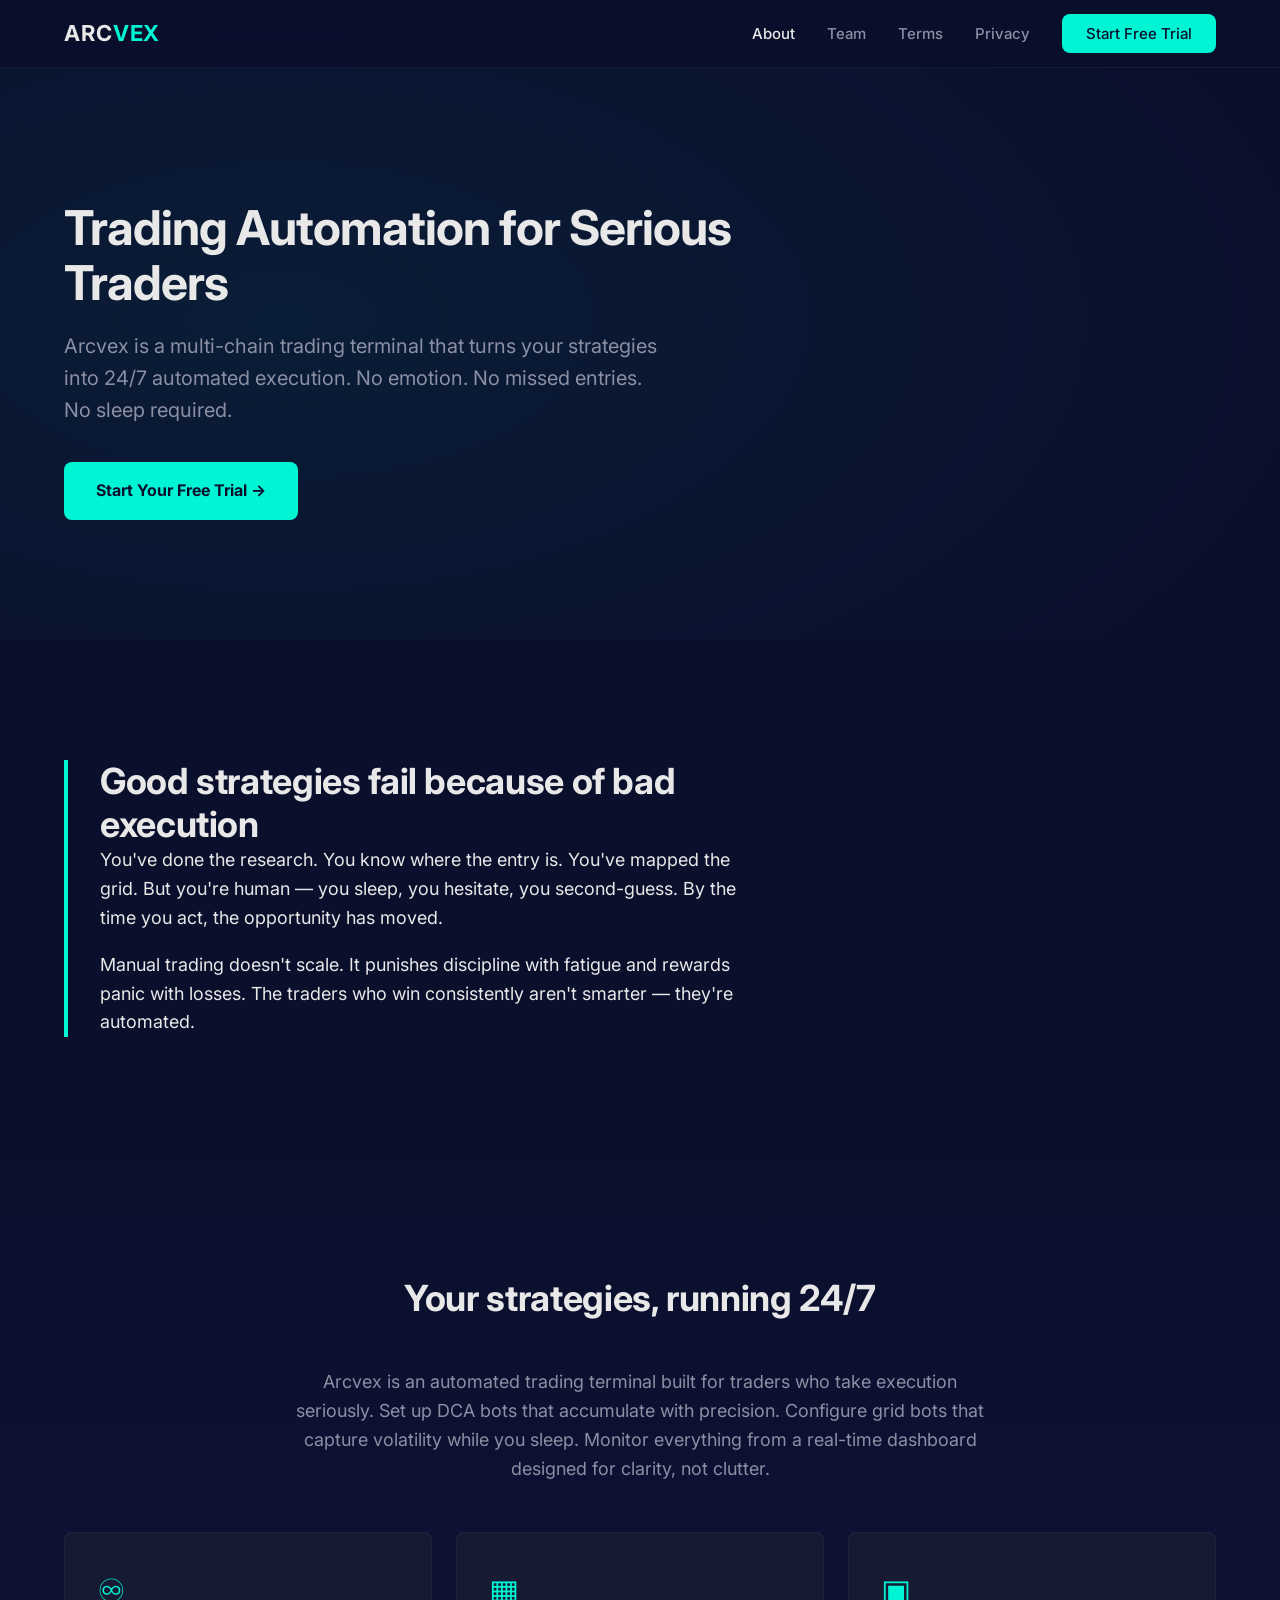
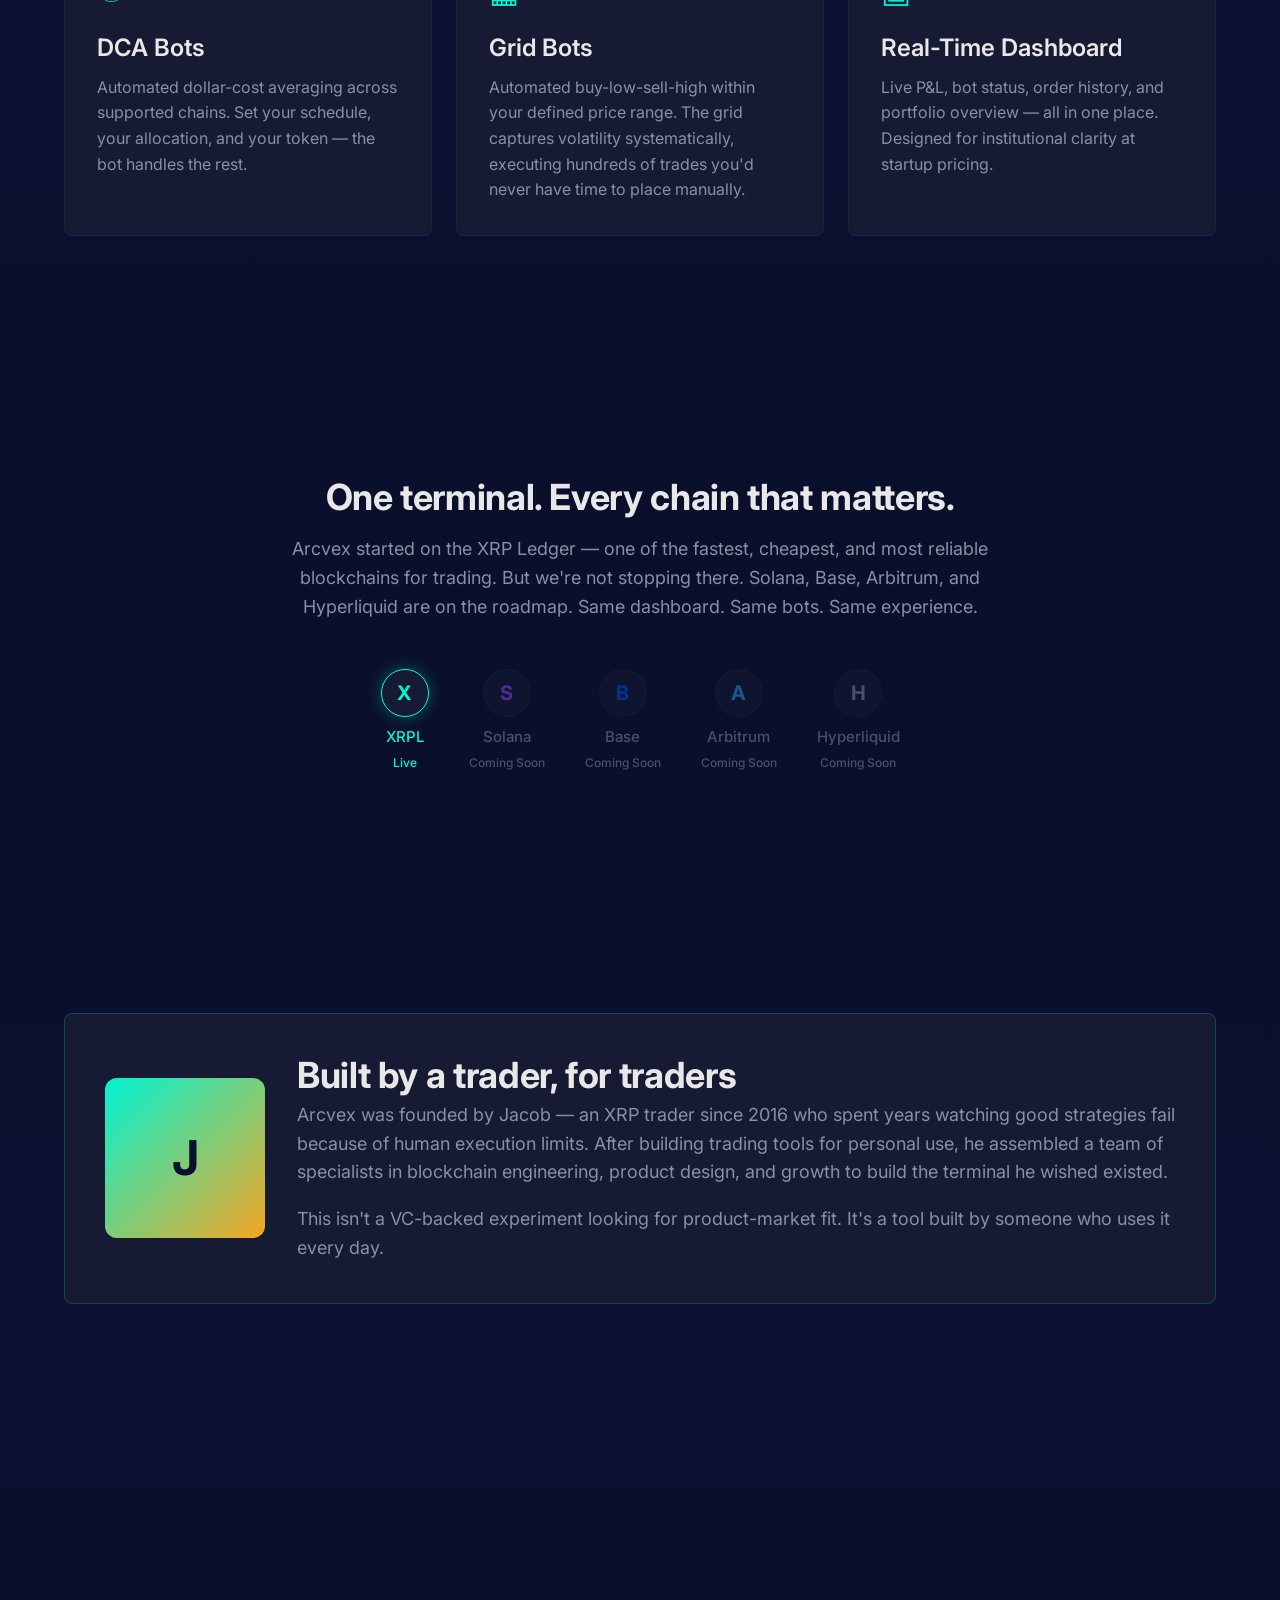
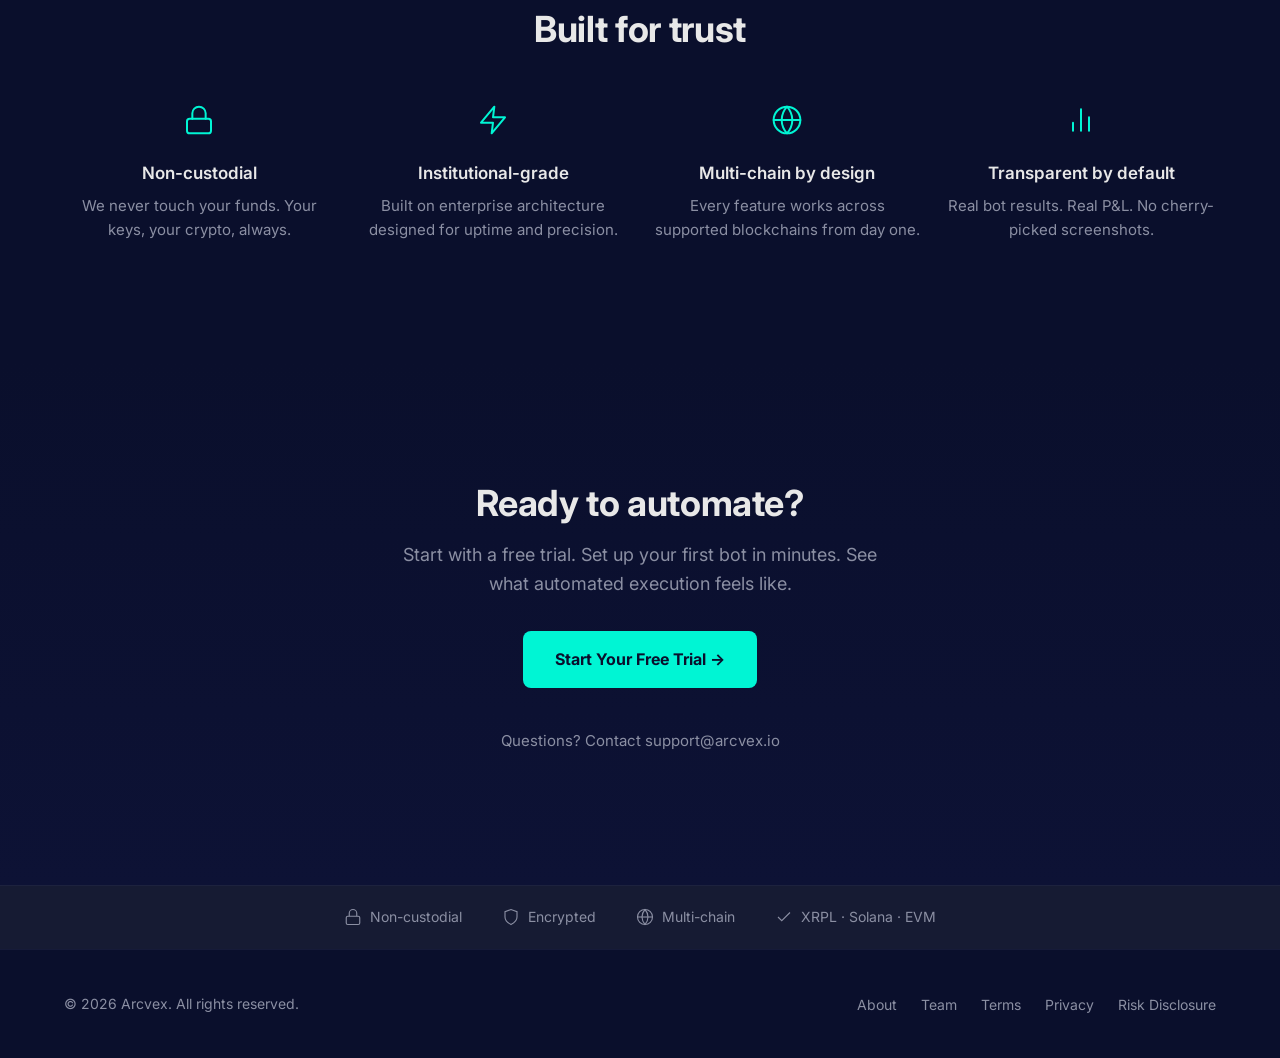
==== about.html @ 15e92d8f "Add about, terms, privacy, risk-disclosure pages + clean URLs" ====
<!DOCTYPE html>
<html lang="en">
<head>
  <meta charset="UTF-8">
  <meta name="viewport" content="width=device-width, initial-scale=1.0">
  <title>About Arcvex — Trading Automation for Serious Traders</title>
  <meta name="description" content="Arcvex is a multi-chain trading terminal that turns your strategies into 24/7 automated execution. DCA bots, Grid bots, real-time dashboard.">
  <meta property="og:title" content="About Arcvex — Trading Automation for Serious Traders">
  <meta property="og:description" content="Multi-chain trading terminal with DCA and Grid bots. Your strategies, running 24/7.">
  <meta property="og:type" content="website">
  <meta property="og:url" content="https://arcvex.io/about">
  <link rel="preconnect" href="https://fonts.googleapis.com">
  <link rel="preconnect" href="https://fonts.gstatic.com" crossorigin>
  <link href="https://fonts.googleapis.com/css2?family=Inter:wght@400;500;600;700&family=JetBrains+Mono:wght@400;500&display=swap" rel="stylesheet">
  <link rel="stylesheet" href="styles.css">
</head>
<body>

  <!-- Navigation -->
  <nav class="nav">
    <div class="container">
      <a href="/" class="nav-logo">ARC<span>VEX</span></a>
      <button class="nav-toggle" aria-label="Toggle navigation" onclick="document.querySelector('.nav-links').classList.toggle('open')">&#9776;</button>
      <ul class="nav-links">
        <li><a href="/about" class="active">About</a></li>
        <li><a href="/team">Team</a></li>
        <li><a href="/terms">Terms</a></li>
        <li><a href="/privacy">Privacy</a></li>
        <li><a href="#" class="nav-cta">Start Free Trial</a></li>
      </ul>
    </div>
  </nav>

  <!-- Hero -->
  <section class="hero section">
    <div class="container">
      <h1 class="fade-in">Trading Automation for Serious Traders</h1>
      <p class="hero-sub fade-in">Arcvex is a multi-chain trading terminal that turns your strategies into 24/7 automated execution. No emotion. No missed entries. No sleep required.</p>
      <a href="#" class="btn-primary fade-in">Start Your Free Trial &rarr;</a>
    </div>
  </section>

  <!-- The Problem -->
  <section class="section">
    <div class="container">
      <div class="accent-border fade-in">
        <h2>Good strategies fail because of bad execution</h2>
        <p>You've done the research. You know where the entry is. You've mapped the grid. But you're human — you sleep, you hesitate, you second-guess. By the time you act, the opportunity has moved.</p>
        <p>Manual trading doesn't scale. It punishes discipline with fatigue and rewards panic with losses. The traders who win consistently aren't smarter — they're automated.</p>
      </div>
    </div>
  </section>

  <!-- The Solution -->
  <section class="section" style="background: linear-gradient(180deg, var(--bg-primary) 0%, #0D1235 50%, var(--bg-primary) 100%);">
    <div class="container">
      <h2 class="fade-in" style="text-align: center; margin-bottom: 48px;">Your strategies, running 24/7</h2>
      <p class="fade-in" style="text-align: center; max-width: 700px; margin: 0 auto 48px; color: var(--text-secondary);">
        Arcvex is an automated trading terminal built for traders who take execution seriously. Set up DCA bots that accumulate with precision. Configure grid bots that capture volatility while you sleep. Monitor everything from a real-time dashboard designed for clarity, not clutter.
      </p>
      <div class="grid-3">
        <div class="card fade-in">
          <div style="font-size: 32px; margin-bottom: 16px; color: var(--accent-teal);">&#9854;</div>
          <h3>DCA Bots</h3>
          <p>Automated dollar-cost averaging across supported chains. Set your schedule, your allocation, and your token — the bot handles the rest.</p>
        </div>
        <div class="card fade-in">
          <div style="font-size: 32px; margin-bottom: 16px; color: var(--accent-teal);">&#9638;</div>
          <h3>Grid Bots</h3>
          <p>Automated buy-low-sell-high within your defined price range. The grid captures volatility systematically, executing hundreds of trades you'd never have time to place manually.</p>
        </div>
        <div class="card fade-in">
          <div style="font-size: 32px; margin-bottom: 16px; color: var(--accent-teal);">&#9635;</div>
          <h3>Real-Time Dashboard</h3>
          <p>Live P&L, bot status, order history, and portfolio overview — all in one place. Designed for institutional clarity at startup pricing.</p>
        </div>
      </div>
    </div>
  </section>

  <!-- Multi-Chain -->
  <section class="section">
    <div class="container" style="text-align: center;">
      <h2 class="fade-in">One terminal. Every chain that matters.</h2>
      <p class="fade-in" style="max-width: 700px; margin: 16px auto 48px; color: var(--text-secondary);">
        Arcvex started on the XRP Ledger — one of the fastest, cheapest, and most reliable blockchains for trading. But we're not stopping there. Solana, Base, Arbitrum, and Hyperliquid are on the roadmap. Same dashboard. Same bots. Same experience.
      </p>
      <div class="chain-row fade-in">
        <div class="chain-item live">
          <div class="chain-icon" style="color: var(--chain-xrpl); border-color: var(--chain-xrpl);">X</div>
          XRPL
          <div style="font-size: 12px; margin-top: 4px;">Live</div>
        </div>
        <div class="chain-item coming-soon">
          <div class="chain-icon" style="color: var(--chain-solana);">S</div>
          Solana
          <div style="font-size: 12px; margin-top: 4px;">Coming Soon</div>
        </div>
        <div class="chain-item coming-soon">
          <div class="chain-icon" style="color: var(--chain-base);">B</div>
          Base
          <div style="font-size: 12px; margin-top: 4px;">Coming Soon</div>
        </div>
        <div class="chain-item coming-soon">
          <div class="chain-icon" style="color: var(--chain-arbitrum);">A</div>
          Arbitrum
          <div style="font-size: 12px; margin-top: 4px;">Coming Soon</div>
        </div>
        <div class="chain-item coming-soon">
          <div class="chain-icon">H</div>
          Hyperliquid
          <div style="font-size: 12px; margin-top: 4px;">Coming Soon</div>
        </div>
      </div>
    </div>
  </section>

  <!-- Founder -->
  <section class="section" style="background: linear-gradient(180deg, var(--bg-primary) 0%, #0D1235 100%);">
    <div class="container">
      <div class="founder-card fade-in">
        <div class="founder-avatar">J</div>
        <div class="founder-info">
          <h2>Built by a trader, for traders</h2>
          <p>Arcvex was founded by Jacob — an XRP trader since 2016 who spent years watching good strategies fail because of human execution limits. After building trading tools for personal use, he assembled a team of specialists in blockchain engineering, product design, and growth to build the terminal he wished existed.</p>
          <p style="margin-top: 16px;">This isn't a VC-backed experiment looking for product-market fit. It's a tool built by someone who uses it every day.</p>
        </div>
      </div>
    </div>
  </section>

  <!-- Trust Signals -->
  <section class="section">
    <div class="container">
      <h2 class="fade-in" style="text-align: center; margin-bottom: 48px;">Built for trust</h2>
      <div class="trust-grid fade-in">
        <div class="trust-item">
          <div class="trust-icon">
            <svg width="32" height="32" viewBox="0 0 24 24" fill="none" stroke="currentColor" stroke-width="1.5" stroke-linecap="round" stroke-linejoin="round"><rect x="3" y="11" width="18" height="11" rx="2" ry="2"/><path d="M7 11V7a5 5 0 0 1 10 0v4"/></svg>
          </div>
          <h4>Non-custodial</h4>
          <p>We never touch your funds. Your keys, your crypto, always.</p>
        </div>
        <div class="trust-item">
          <div class="trust-icon">
            <svg width="32" height="32" viewBox="0 0 24 24" fill="none" stroke="currentColor" stroke-width="1.5" stroke-linecap="round" stroke-linejoin="round"><polygon points="13 2 3 14 12 14 11 22 21 10 12 10 13 2"/></svg>
          </div>
          <h4>Institutional-grade</h4>
          <p>Built on enterprise architecture designed for uptime and precision.</p>
        </div>
        <div class="trust-item">
          <div class="trust-icon">
            <svg width="32" height="32" viewBox="0 0 24 24" fill="none" stroke="currentColor" stroke-width="1.5" stroke-linecap="round" stroke-linejoin="round"><circle cx="12" cy="12" r="10"/><line x1="2" y1="12" x2="22" y2="12"/><path d="M12 2a15.3 15.3 0 0 1 4 10 15.3 15.3 0 0 1-4 10 15.3 15.3 0 0 1-4-10 15.3 15.3 0 0 1 4-10z"/></svg>
          </div>
          <h4>Multi-chain by design</h4>
          <p>Every feature works across supported blockchains from day one.</p>
        </div>
        <div class="trust-item">
          <div class="trust-icon">
            <svg width="32" height="32" viewBox="0 0 24 24" fill="none" stroke="currentColor" stroke-width="1.5" stroke-linecap="round" stroke-linejoin="round"><line x1="18" y1="20" x2="18" y2="10"/><line x1="12" y1="20" x2="12" y2="4"/><line x1="6" y1="20" x2="6" y2="14"/></svg>
          </div>
          <h4>Transparent by default</h4>
          <p>Real bot results. Real P&L. No cherry-picked screenshots.</p>
        </div>
      </div>
    </div>
  </section>

  <!-- Final CTA -->
  <section class="section cta-section">
    <div class="container fade-in">
      <h2>Ready to automate?</h2>
      <p>Start with a free trial. Set up your first bot in minutes. See what automated execution feels like.</p>
      <a href="#" class="btn-primary">Start Your Free Trial &rarr;</a>
      <br><br>
      <a href="mailto:support@arcvex.io" class="btn-secondary">Questions? Contact support@arcvex.io</a>
    </div>
  </section>

  <!-- Trust Bar -->
  <div class="trust-bar">
    <div class="container">
      <div class="trust-bar-item">
        <svg viewBox="0 0 24 24"><rect x="3" y="11" width="18" height="11" rx="2" ry="2"/><path d="M7 11V7a5 5 0 0 1 10 0v4"/></svg>
        Non-custodial
      </div>
      <div class="trust-bar-item">
        <svg viewBox="0 0 24 24"><path d="M12 22s8-4 8-10V5l-8-3-8 3v7c0 6 8 10 8 10z"/></svg>
        Encrypted
      </div>
      <div class="trust-bar-item">
        <svg viewBox="0 0 24 24"><circle cx="12" cy="12" r="10"/><line x1="2" y1="12" x2="22" y2="12"/><path d="M12 2a15.3 15.3 0 0 1 4 10 15.3 15.3 0 0 1-4 10 15.3 15.3 0 0 1-4-10 15.3 15.3 0 0 1 4-10z"/></svg>
        Multi-chain
      </div>
      <div class="trust-bar-item">
        <svg viewBox="0 0 24 24"><polyline points="20 6 9 17 4 12"/></svg>
        XRPL &middot; Solana &middot; EVM
      </div>
    </div>
  </div>

  <!-- Footer -->
  <footer class="footer">
    <div class="container">
      <div class="footer-left">&copy; 2026 Arcvex. All rights reserved.</div>
      <ul class="footer-links">
        <li><a href="/about">About</a></li>
        <li><a href="/team">Team</a></li>
        <li><a href="/terms">Terms</a></li>
        <li><a href="/privacy">Privacy</a></li>
        <li><a href="/risk-disclosure">Risk Disclosure</a></li>
      </ul>
    </div>
  </footer>

  <!-- Fade-in on scroll -->
  <script>
    document.addEventListener('DOMContentLoaded', function() {
      const observer = new IntersectionObserver(function(entries) {
        entries.forEach(function(entry) {
          if (entry.isIntersecting) {
            entry.target.classList.add('visible');
          }
        });
      }, { threshold: 0.1 });

      document.querySelectorAll('.fade-in').forEach(function(el) {
        observer.observe(el);
      });
    });
  </script>

</body>
</html>
---- styles.css ----
/* ============================================================
   ARCVEX — Shared Stylesheet
   Design: Charlie (Creative Director)
   Build:  Dylan (Frontend Engineer)
   Date:   April 9, 2026
   ============================================================ */

/* --- Reset & Base --- */
*, *::before, *::after {
  box-sizing: border-box;
  margin: 0;
  padding: 0;
}

:root {
  /* Brand palette */
  --bg-primary: #0A0F2C;
  --bg-card: #161B33;
  --bg-elevated: #2A2F4F;
  --bg-border: rgba(42, 47, 79, 0.4);
  --text-primary: #E8E8E8;
  --text-secondary: #8B8FA3;
  --accent-teal: #00F5D4;
  --accent-teal-hover: #00D4B8;
  --accent-amber: #F5A623;
  --neutral-dark: #3D4466;

  /* Chain colors */
  --chain-xrpl: #00F5D4;
  --chain-solana: #9945FF;
  --chain-base: #0052FF;
  --chain-arbitrum: #28A0F0;

  /* Typography */
  --font-main: 'Inter', -apple-system, BlinkMacSystemFont, 'Segoe UI', sans-serif;
  --font-mono: 'JetBrains Mono', 'Fira Code', monospace;

  /* Spacing */
  --section-pad-y: 120px;
  --section-pad-y-mobile: 80px;
  --card-pad: 32px;
  --grid-gap: 24px;
  --max-width: 1200px;
}

html {
  scroll-behavior: smooth;
  -webkit-font-smoothing: antialiased;
  -moz-osx-font-smoothing: grayscale;
}

body {
  font-family: var(--font-main);
  font-size: 18px;
  line-height: 1.6;
  color: var(--text-primary);
  background-color: var(--bg-primary);
}

a {
  color: var(--accent-teal);
  text-decoration: none;
  transition: color 0.2s ease;
}

a:hover {
  color: var(--accent-teal-hover);
  text-decoration: underline;
}

img {
  max-width: 100%;
  height: auto;
  display: block;
}

/* --- Typography --- */
h1 {
  font-size: 48px;
  font-weight: 700;
  line-height: 1.15;
  letter-spacing: -0.02em;
}

h2 {
  font-size: 36px;
  font-weight: 700;
  line-height: 1.2;
  letter-spacing: -0.01em;
}

h3 {
  font-size: 24px;
  font-weight: 600;
  line-height: 1.3;
}

h4 {
  font-size: 20px;
  font-weight: 600;
  line-height: 1.4;
}

p {
  margin-bottom: 1em;
}

p:last-child {
  margin-bottom: 0;
}

/* --- Layout --- */
.container {
  max-width: var(--max-width);
  margin: 0 auto;
  padding: 0 24px;
}

.section {
  padding: var(--section-pad-y) 0;
}

/* --- Navigation --- */
.nav {
  position: fixed;
  top: 0;
  left: 0;
  right: 0;
  z-index: 1000;
  background: rgba(10, 15, 44, 0.92);
  backdrop-filter: blur(12px);
  -webkit-backdrop-filter: blur(12px);
  border-bottom: 1px solid var(--bg-border);
  padding: 16px 0;
}

.nav .container {
  display: flex;
  align-items: center;
  justify-content: space-between;
}

.nav-logo {
  font-size: 22px;
  font-weight: 700;
  color: var(--text-primary);
  letter-spacing: 0.04em;
}

.nav-logo span {
  color: var(--accent-teal);
}

.nav-links {
  display: flex;
  gap: 32px;
  list-style: none;
  align-items: center;
}

.nav-links a {
  color: var(--text-secondary);
  font-size: 15px;
  font-weight: 500;
  transition: color 0.2s ease;
}

.nav-links a:hover,
.nav-links a.active {
  color: var(--text-primary);
  text-decoration: none;
}

.nav-cta {
  background: var(--accent-teal);
  color: var(--bg-primary) !important;
  padding: 10px 24px;
  border-radius: 8px;
  font-weight: 600;
  font-size: 14px;
  transition: background 0.2s ease, transform 0.2s ease;
}

.nav-cta:hover {
  background: var(--accent-teal-hover);
  transform: scale(1.02);
  text-decoration: none;
}

/* Mobile nav toggle */
.nav-toggle {
  display: none;
  background: none;
  border: none;
  color: var(--text-primary);
  font-size: 28px;
  cursor: pointer;
  padding: 4px;
}

/* --- Hero Section --- */
.hero {
  padding-top: calc(var(--section-pad-y) + 80px);
  padding-bottom: var(--section-pad-y);
  position: relative;
  overflow: hidden;
}

.hero::before {
  content: '';
  position: absolute;
  top: -50%;
  left: -20%;
  width: 140%;
  height: 200%;
  background: radial-gradient(ellipse at 30% 50%, rgba(0, 245, 212, 0.06) 0%, transparent 60%);
  animation: heroGlow 8s ease-in-out infinite alternate;
  pointer-events: none;
}

@keyframes heroGlow {
  0%   { transform: translate(0, 0) scale(1); }
  100% { transform: translate(3%, -2%) scale(1.05); }
}

.hero h1 {
  max-width: 700px;
  margin-bottom: 20px;
}

.hero-sub {
  font-size: 20px;
  color: var(--text-secondary);
  max-width: 600px;
  margin-bottom: 36px;
  line-height: 1.6;
}

/* --- Buttons --- */
.btn-primary {
  display: inline-block;
  background: var(--accent-teal);
  color: var(--bg-primary);
  padding: 16px 32px;
  border-radius: 8px;
  font-weight: 700;
  font-size: 16px;
  border: none;
  cursor: pointer;
  transition: background 0.2s ease, transform 0.2s ease;
}

.btn-primary:hover {
  background: var(--accent-teal-hover);
  transform: scale(1.02);
  text-decoration: none;
  color: var(--bg-primary);
}

.btn-secondary {
  display: inline-block;
  color: var(--text-secondary);
  font-size: 15px;
  padding: 12px 0;
  transition: color 0.2s ease;
}

.btn-secondary:hover {
  color: var(--text-primary);
}

/* --- Cards --- */
.card {
  background: var(--bg-card);
  border-radius: 8px;
  border: 1px solid var(--bg-border);
  padding: var(--card-pad);
  transition: border-color 0.2s ease, transform 0.15s ease;
}

.card:hover {
  border-color: rgba(0, 245, 212, 0.3);
  transform: translateY(-2px);
}

.card h3 {
  margin-bottom: 12px;
}

.card p {
  color: var(--text-secondary);
  font-size: 16px;
}

/* --- Grid Layouts --- */
.grid-3 {
  display: grid;
  grid-template-columns: repeat(3, 1fr);
  gap: var(--grid-gap);
}

.grid-4 {
  display: grid;
  grid-template-columns: repeat(4, 1fr);
  gap: var(--grid-gap);
}

/* --- Accent Border Section --- */
.accent-border {
  border-left: 4px solid var(--accent-teal);
  padding-left: 32px;
  max-width: 700px;
}

/* --- Chain Logos Row --- */
.chain-row {
  display: flex;
  align-items: center;
  gap: 40px;
  flex-wrap: wrap;
  justify-content: center;
}

.chain-item {
  text-align: center;
  font-size: 15px;
  font-weight: 500;
}

.chain-item.live {
  color: var(--accent-teal);
}

.chain-item.live .chain-icon {
  box-shadow: 0 0 16px rgba(0, 245, 212, 0.3);
}

.chain-item.coming-soon {
  color: var(--text-secondary);
  opacity: 0.5;
}

.chain-icon {
  width: 48px;
  height: 48px;
  border-radius: 50%;
  background: var(--bg-card);
  display: flex;
  align-items: center;
  justify-content: center;
  margin: 0 auto 8px;
  font-size: 20px;
  font-weight: 700;
  border: 1px solid var(--bg-border);
}

/* --- Trust Signals --- */
.trust-grid {
  display: grid;
  grid-template-columns: repeat(4, 1fr);
  gap: var(--grid-gap);
  text-align: center;
}

.trust-item .trust-icon {
  font-size: 32px;
  margin-bottom: 12px;
  color: var(--accent-teal);
}

.trust-item h4 {
  margin-bottom: 8px;
  font-size: 17px;
}

.trust-item p {
  color: var(--text-secondary);
  font-size: 15px;
}

/* --- CTA Section --- */
.cta-section {
  text-align: center;
  background: linear-gradient(180deg, var(--bg-primary) 0%, #0D1235 100%);
}

.cta-section h2 {
  margin-bottom: 16px;
}

.cta-section p {
  color: var(--text-secondary);
  max-width: 500px;
  margin: 0 auto 32px;
}

/* --- Team Page --- */
.founder-card {
  background: var(--bg-card);
  border-radius: 8px;
  border: 1px solid rgba(0, 245, 212, 0.2);
  padding: 40px;
  display: flex;
  gap: 32px;
  align-items: center;
  margin-bottom: 64px;
}

.founder-avatar {
  width: 160px;
  height: 160px;
  border-radius: 12px;
  background: linear-gradient(135deg, var(--accent-teal), var(--accent-amber));
  flex-shrink: 0;
  display: flex;
  align-items: center;
  justify-content: center;
  font-size: 48px;
  font-weight: 700;
  color: var(--bg-primary);
  overflow: hidden;
}

.founder-avatar img {
  width: 100%;
  height: 100%;
  object-fit: cover;
  display: block;
}

.founder-info h2 {
  margin-bottom: 4px;
}

.founder-info .role {
  color: var(--accent-teal);
  font-size: 16px;
  font-weight: 600;
  margin-bottom: 16px;
}

.founder-info p {
  color: var(--text-secondary);
}

/* Department sections */
.department {
  margin-bottom: 64px;
}

.department-header {
  display: flex;
  align-items: center;
  gap: 12px;
  margin-bottom: 24px;
}

.department-header .dept-accent {
  width: 4px;
  height: 28px;
  border-radius: 2px;
}

.dept-engineering .dept-accent { background: var(--accent-teal); }
.dept-product .dept-accent { background: var(--accent-amber); }
.dept-growth .dept-accent { background: linear-gradient(180deg, var(--accent-teal), var(--accent-amber)); }
.dept-operations .dept-accent { background: var(--text-secondary); }

.role-card {
  background: var(--bg-card);
  border-radius: 8px;
  border: 1px solid var(--bg-border);
  padding: 24px;
  transition: transform 0.15s ease, border-color 0.2s ease;
}

.role-card:hover {
  transform: translateY(-2px);
  border-color: rgba(0, 245, 212, 0.2);
}

.role-avatar {
  width: 64px;
  height: 64px;
  border-radius: 50%;
  margin-bottom: 16px;
  display: flex;
  align-items: center;
  justify-content: center;
  font-size: 20px;
  font-weight: 700;
  color: var(--bg-primary);
  overflow: hidden;
  border: 2px solid rgba(0, 245, 212, 0.15);
}

.role-avatar img {
  width: 100%;
  height: 100%;
  object-fit: cover;
  display: block;
}

.dept-engineering .role-avatar { background: var(--accent-teal); }
.dept-product .role-avatar { background: var(--accent-amber); }
.dept-growth .role-avatar {
  background: linear-gradient(135deg, var(--accent-teal), var(--accent-amber));
}
.dept-operations .role-avatar { background: var(--text-secondary); }

.role-card h4 {
  margin-bottom: 8px;
  font-size: 17px;
}

.role-card p {
  color: var(--text-secondary);
  font-size: 15px;
  line-height: 1.5;
}

/* --- Culture Section --- */
.culture {
  text-align: center;
  max-width: 800px;
  margin: 0 auto;
}

.culture h2 {
  margin-bottom: 24px;
}

.culture p {
  font-size: 20px;
  color: var(--text-secondary);
  line-height: 1.7;
}

/* --- Legal Pages (Terms, Privacy, Risk) --- */
.legal-page {
  padding-top: calc(var(--section-pad-y) + 80px);
  min-height: 100vh;
}

.legal-layout {
  display: grid;
  grid-template-columns: 240px 1fr;
  gap: 48px;
  align-items: start;
}

.legal-sidebar {
  position: sticky;
  top: 100px;
}

.legal-sidebar h4 {
  font-size: 14px;
  text-transform: uppercase;
  letter-spacing: 0.08em;
  color: var(--text-secondary);
  margin-bottom: 16px;
}

.legal-sidebar ul {
  list-style: none;
}

.legal-sidebar li {
  margin-bottom: 8px;
}

.legal-sidebar a {
  color: var(--text-secondary);
  font-size: 14px;
  transition: color 0.2s ease;
}

.legal-sidebar a:hover {
  color: var(--accent-teal);
  text-decoration: none;
}

.legal-content {
  max-width: 800px;
}

.legal-badge {
  display: inline-block;
  background: var(--bg-card);
  color: var(--text-secondary);
  padding: 6px 14px;
  border-radius: 20px;
  font-size: 14px;
  margin-bottom: 32px;
}

.legal-content h1 {
  font-size: 36px;
  margin-bottom: 8px;
}

.legal-content h2 {
  font-size: 24px;
  margin-top: 48px;
  margin-bottom: 16px;
  padding-top: 24px;
  border-top: 1px solid var(--bg-border);
}

.legal-content h2:first-of-type {
  border-top: none;
  margin-top: 32px;
}

.legal-content h3 {
  font-size: 20px;
  margin-top: 24px;
  margin-bottom: 12px;
}

.legal-content p {
  color: var(--text-secondary);
  margin-bottom: 16px;
  line-height: 1.7;
}

.legal-content strong {
  color: var(--text-primary);
}

.legal-content ul, .legal-content ol {
  color: var(--text-secondary);
  padding-left: 24px;
  margin-bottom: 16px;
}

.legal-content li {
  margin-bottom: 8px;
  line-height: 1.6;
}

.legal-content table {
  width: 100%;
  border-collapse: collapse;
  margin: 24px 0;
  font-size: 15px;
}

.legal-content th {
  text-align: left;
  padding: 12px 16px;
  background: var(--bg-card);
  color: var(--text-primary);
  font-weight: 600;
  border-bottom: 2px solid var(--accent-teal);
}

.legal-content td {
  padding: 12px 16px;
  color: var(--text-secondary);
  border-bottom: 1px solid var(--bg-border);
}

/* --- Trust Bar (Footer Component) --- */
.trust-bar {
  background: var(--bg-card);
  border-top: 1px solid var(--bg-border);
  padding: 20px 0;
}

.trust-bar .container {
  display: flex;
  align-items: center;
  justify-content: center;
  gap: 40px;
  flex-wrap: wrap;
}

.trust-bar-item {
  display: flex;
  align-items: center;
  gap: 8px;
  color: var(--text-secondary);
  font-size: 14px;
}

.trust-bar-item svg {
  width: 18px;
  height: 18px;
  stroke: var(--text-secondary);
  stroke-width: 1.5;
  fill: none;
}

/* --- Footer --- */
.footer {
  padding: 40px 0;
  border-top: 1px solid var(--bg-border);
}

.footer .container {
  display: flex;
  justify-content: space-between;
  align-items: center;
  flex-wrap: wrap;
  gap: 16px;
}

.footer-left {
  color: var(--text-secondary);
  font-size: 14px;
}

.footer-links {
  display: flex;
  gap: 24px;
  list-style: none;
}

.footer-links a {
  color: var(--text-secondary);
  font-size: 14px;
}

.footer-links a:hover {
  color: var(--text-primary);
}

/* --- Fade-in animation on scroll --- */
.fade-in {
  opacity: 0;
  transform: translateY(20px);
  transition: opacity 0.5s ease, transform 0.5s ease;
}

.fade-in.visible {
  opacity: 1;
  transform: translateY(0);
}

/* --- Responsive --- */
@media (max-width: 1024px) {
  .grid-3 { grid-template-columns: repeat(2, 1fr); }
  .grid-4 { grid-template-columns: repeat(2, 1fr); }
  .trust-grid { grid-template-columns: repeat(2, 1fr); }
  .legal-layout { grid-template-columns: 1fr; }
  .legal-sidebar { position: static; }
}

@media (max-width: 768px) {
  :root {
    --section-pad-y: 80px;
  }

  h1 { font-size: 32px; }
  h2 { font-size: 28px; }
  body { font-size: 17px; }

  .nav-links { display: none; }
  .nav-links.open {
    display: flex;
    flex-direction: column;
    position: absolute;
    top: 100%;
    left: 0;
    right: 0;
    background: rgba(10, 15, 44, 0.97);
    padding: 24px;
    gap: 16px;
    border-bottom: 1px solid var(--bg-border);
  }
  .nav-toggle { display: block; }

  .grid-3, .grid-4 { grid-template-columns: 1fr; }
  .trust-grid { grid-template-columns: 1fr 1fr; }

  .founder-card {
    flex-direction: column;
    text-align: center;
    padding: 32px 24px;
  }

  .founder-avatar {
    width: 120px;
    height: 120px;
    font-size: 36px;
  }

  .trust-bar .container {
    gap: 20px;
  }

  .footer .container {
    flex-direction: column;
    text-align: center;
  }
}

/* --- Prefers reduced motion --- */
@media (prefers-reduced-motion: reduce) {
  .hero::before { animation: none; }
  .fade-in { transition: none; opacity: 1; transform: none; }
  .card, .role-card, .btn-primary, .nav-cta { transition: none; }
}
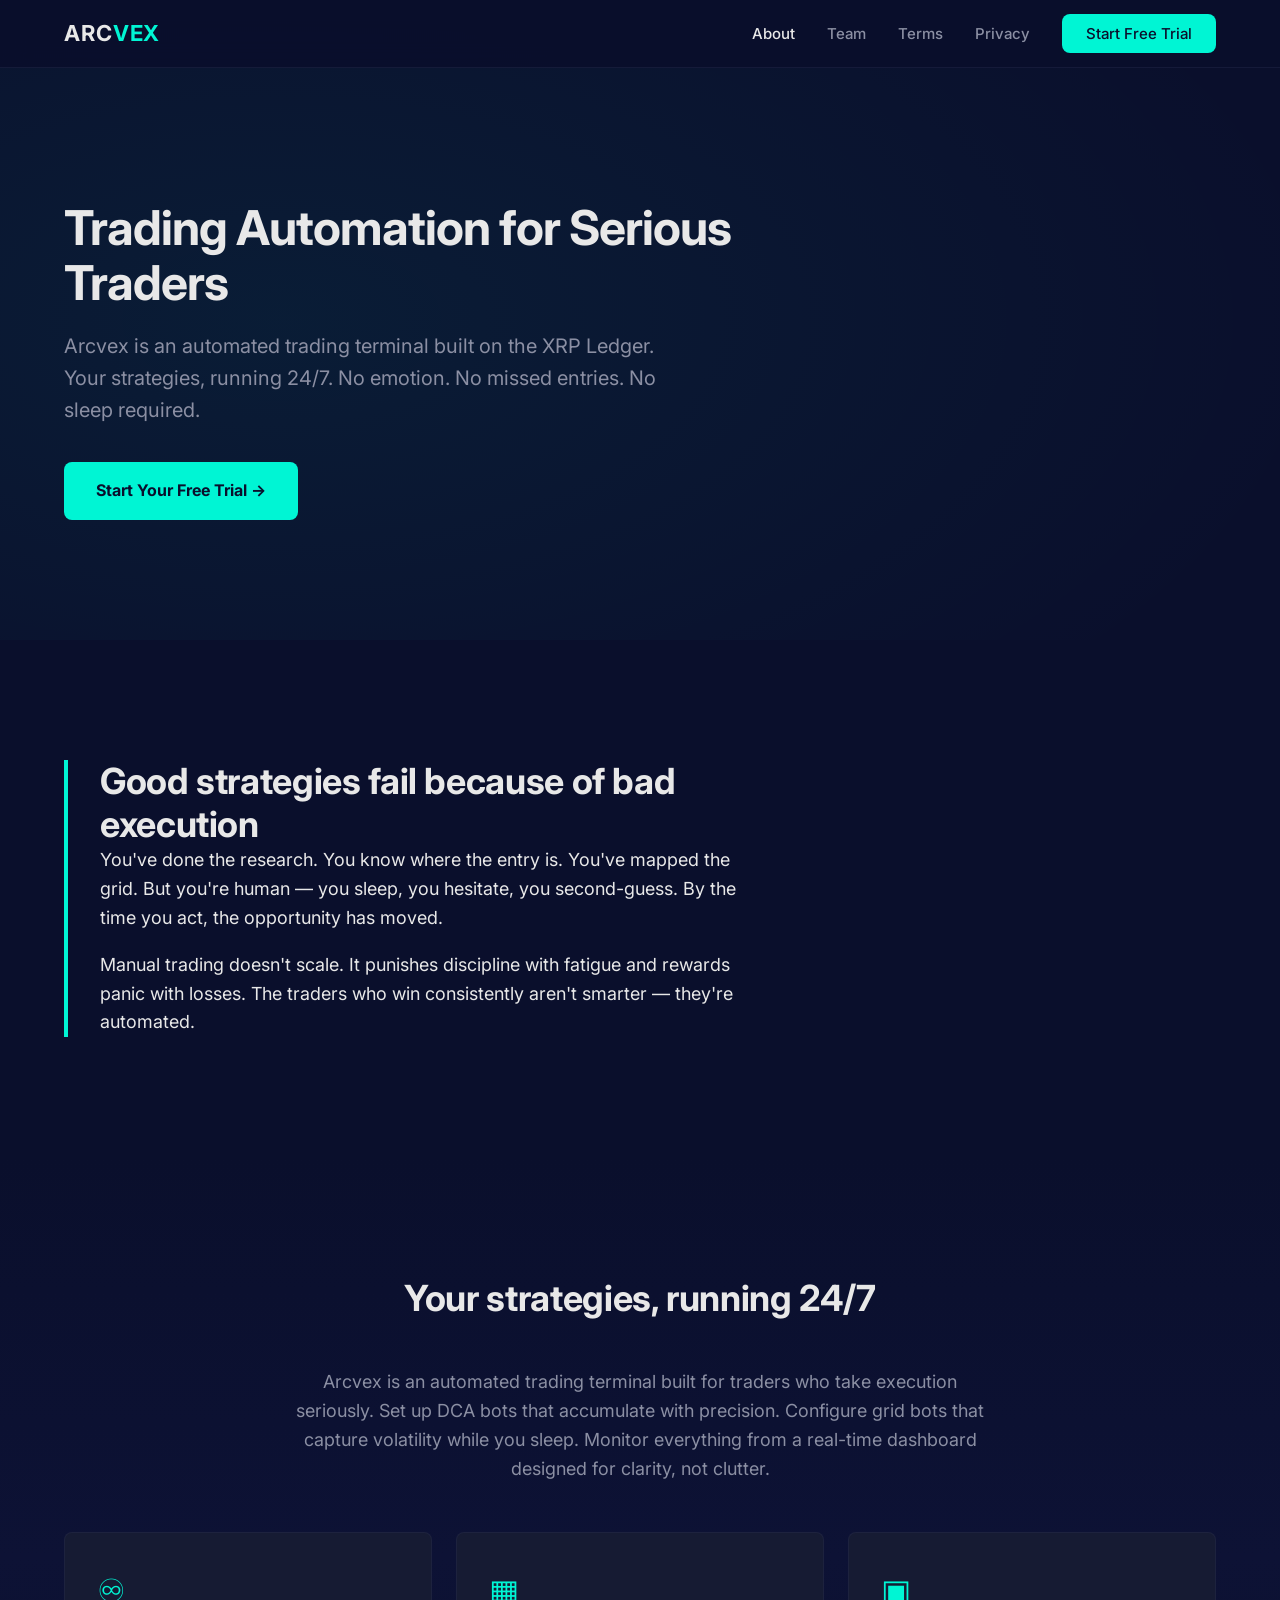
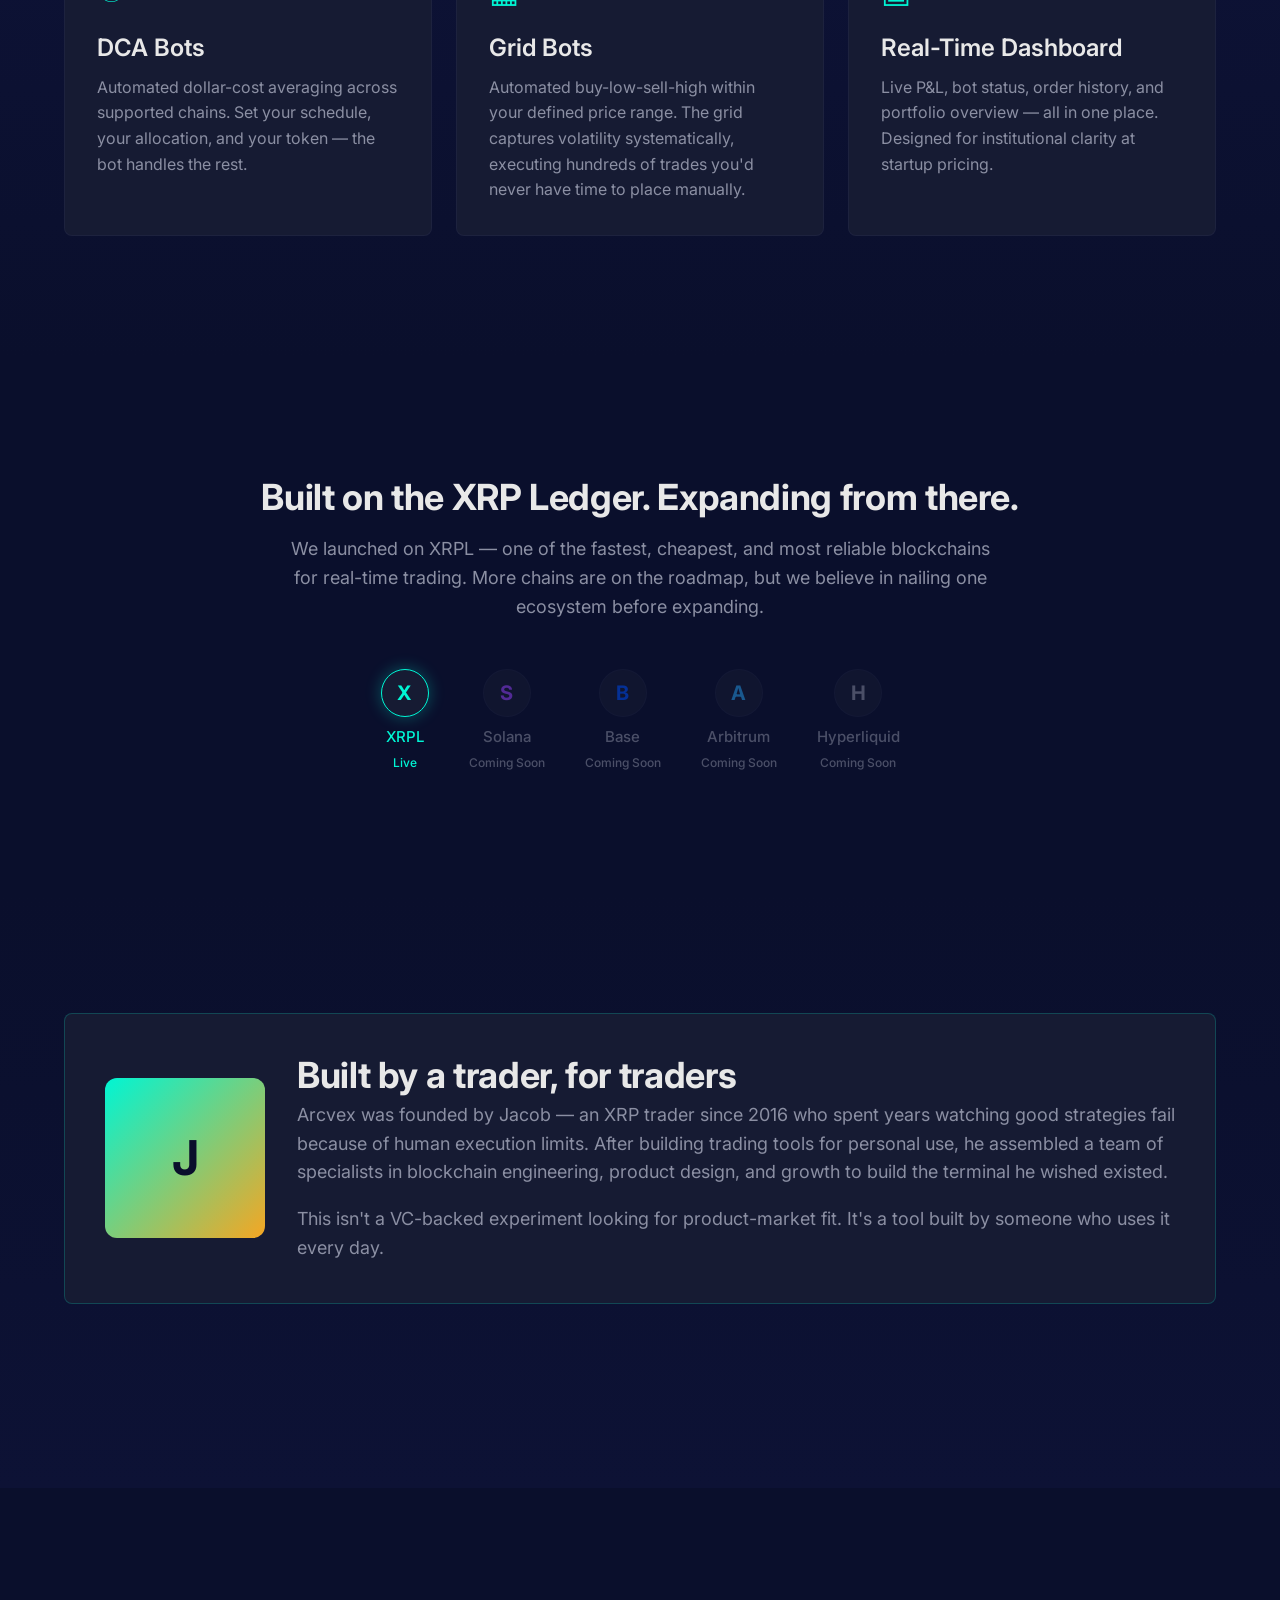
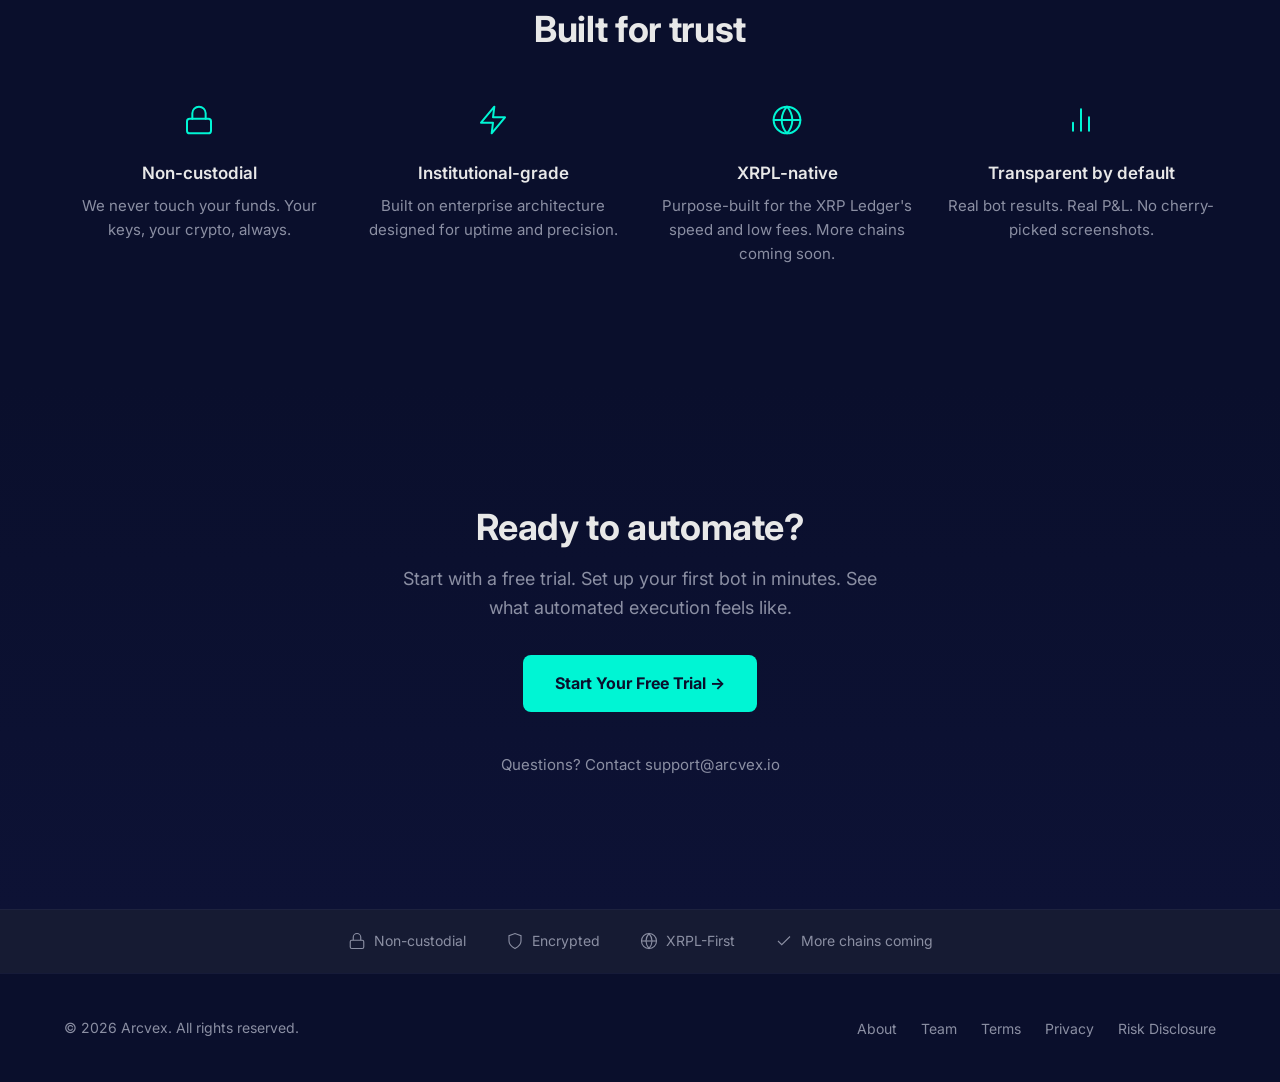
==== commit 0fd580be: "Add roadmap page + XRPL-first messaging across all pages" ====
--- a/about.html
+++ b/about.html
@@ -4,9 +4,9 @@
   <meta charset="UTF-8">
   <meta name="viewport" content="width=device-width, initial-scale=1.0">
   <title>About Arcvex — Trading Automation for Serious Traders</title>
-  <meta name="description" content="Arcvex is a multi-chain trading terminal that turns your strategies into 24/7 automated execution. DCA bots, Grid bots, real-time dashboard.">
+  <meta name="description" content="Arcvex is an automated trading terminal on the XRP Ledger. DCA bots, Grid bots, real-time dashboard. Your strategies, running 24/7.">
   <meta property="og:title" content="About Arcvex — Trading Automation for Serious Traders">
-  <meta property="og:description" content="Multi-chain trading terminal with DCA and Grid bots. Your strategies, running 24/7.">
+  <meta property="og:description" content="Automated trading on the XRP Ledger. DCA and Grid bots running 24/7. Non-custodial.">
   <meta property="og:type" content="website">
   <meta property="og:url" content="https://arcvex.io/about">
   <link rel="preconnect" href="https://fonts.googleapis.com">
@@ -35,7 +35,7 @@
   <section class="hero section">
     <div class="container">
       <h1 class="fade-in">Trading Automation for Serious Traders</h1>
-      <p class="hero-sub fade-in">Arcvex is a multi-chain trading terminal that turns your strategies into 24/7 automated execution. No emotion. No missed entries. No sleep required.</p>
+      <p class="hero-sub fade-in">Arcvex is an automated trading terminal built on the XRP Ledger. Your strategies, running 24/7. No emotion. No missed entries. No sleep required.</p>
       <a href="#" class="btn-primary fade-in">Start Your Free Trial &rarr;</a>
     </div>
   </section>
@@ -81,9 +81,9 @@
   <!-- Multi-Chain -->
   <section class="section">
     <div class="container" style="text-align: center;">
-      <h2 class="fade-in">One terminal. Every chain that matters.</h2>
+      <h2 class="fade-in">Built on the XRP Ledger. Expanding from there.</h2>
       <p class="fade-in" style="max-width: 700px; margin: 16px auto 48px; color: var(--text-secondary);">
-        Arcvex started on the XRP Ledger — one of the fastest, cheapest, and most reliable blockchains for trading. But we're not stopping there. Solana, Base, Arbitrum, and Hyperliquid are on the roadmap. Same dashboard. Same bots. Same experience.
+        We launched on XRPL — one of the fastest, cheapest, and most reliable blockchains for real-time trading. More chains are on the roadmap, but we believe in nailing one ecosystem before expanding.
       </p>
       <div class="chain-row fade-in">
         <div class="chain-item live">
@@ -152,8 +152,8 @@
           <div class="trust-icon">
             <svg width="32" height="32" viewBox="0 0 24 24" fill="none" stroke="currentColor" stroke-width="1.5" stroke-linecap="round" stroke-linejoin="round"><circle cx="12" cy="12" r="10"/><line x1="2" y1="12" x2="22" y2="12"/><path d="M12 2a15.3 15.3 0 0 1 4 10 15.3 15.3 0 0 1-4 10 15.3 15.3 0 0 1-4-10 15.3 15.3 0 0 1 4-10z"/></svg>
           </div>
-          <h4>Multi-chain by design</h4>
-          <p>Every feature works across supported blockchains from day one.</p>
+          <h4>XRPL-native</h4>
+          <p>Purpose-built for the XRP Ledger's speed and low fees. More chains coming soon.</p>
         </div>
         <div class="trust-item">
           <div class="trust-icon">
@@ -190,11 +190,11 @@
       </div>
       <div class="trust-bar-item">
         <svg viewBox="0 0 24 24"><circle cx="12" cy="12" r="10"/><line x1="2" y1="12" x2="22" y2="12"/><path d="M12 2a15.3 15.3 0 0 1 4 10 15.3 15.3 0 0 1-4 10 15.3 15.3 0 0 1-4-10 15.3 15.3 0 0 1 4-10z"/></svg>
-        Multi-chain
+        XRPL-First
       </div>
       <div class="trust-bar-item">
         <svg viewBox="0 0 24 24"><polyline points="20 6 9 17 4 12"/></svg>
-        XRPL &middot; Solana &middot; EVM
+        More chains coming
       </div>
     </div>
   </div>
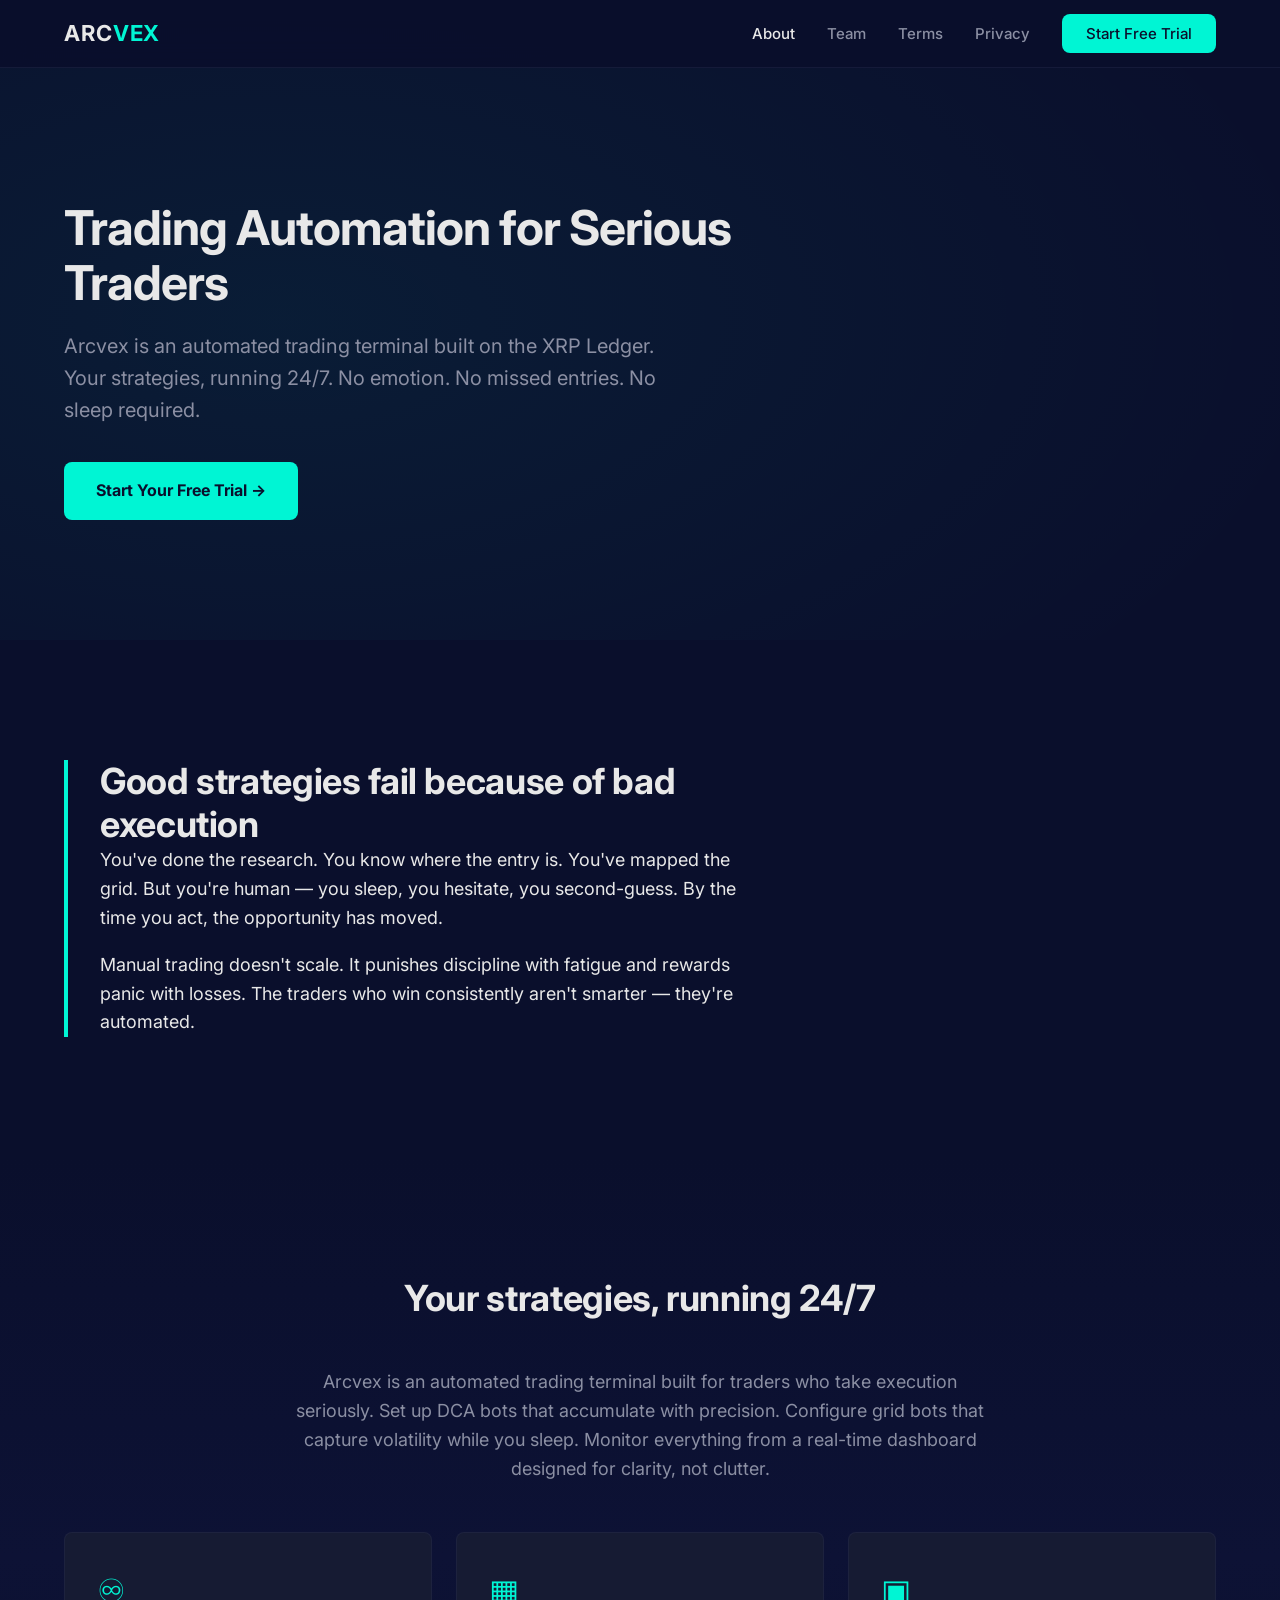
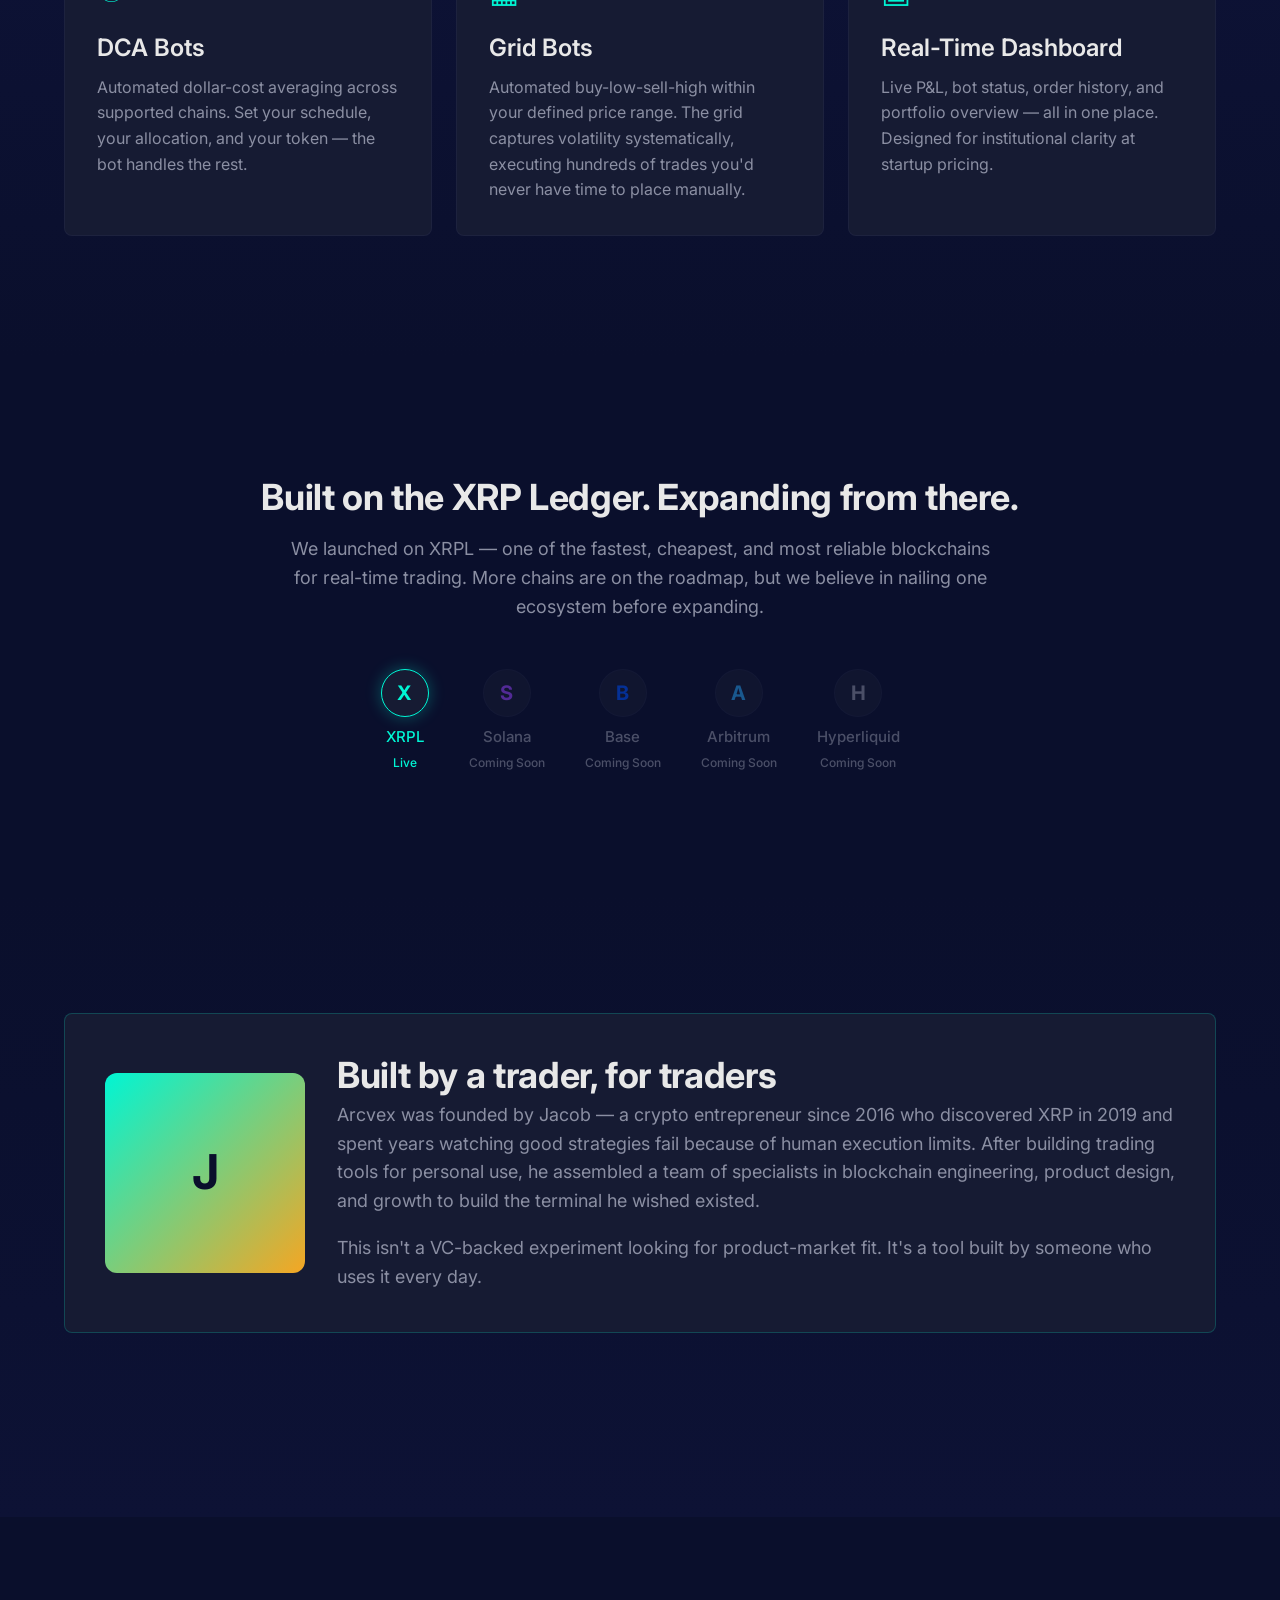
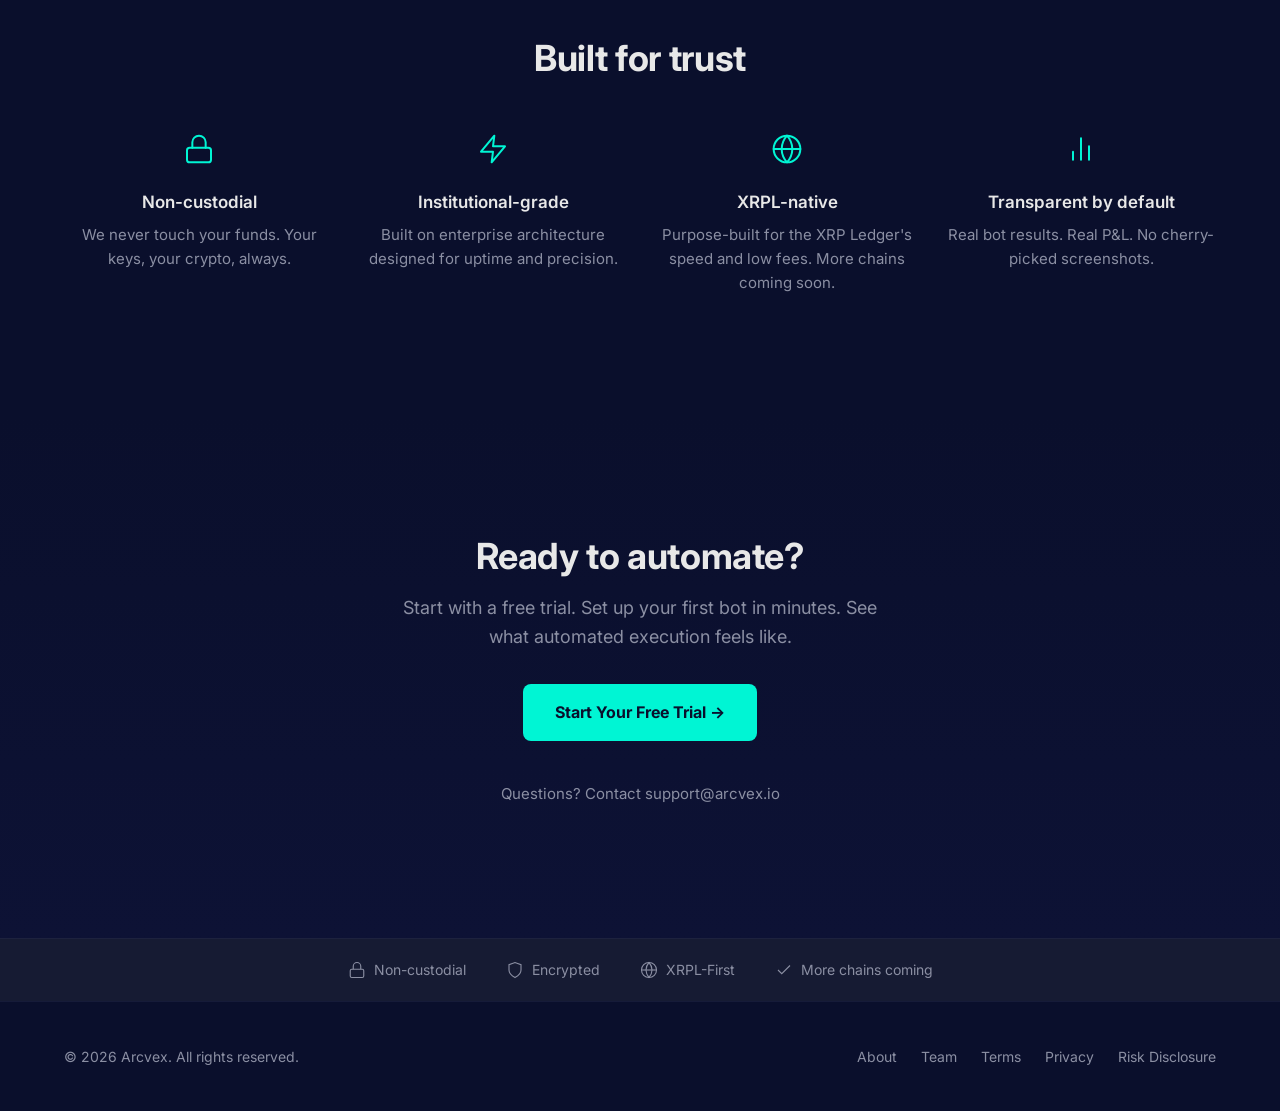
==== commit a4abb9f8: "Update Jacob bio, swap frontpage avatar, remove xSPECTAR references" ====
--- a/about.html
+++ b/about.html
@@ -122,7 +122,7 @@
         <div class="founder-avatar">J</div>
         <div class="founder-info">
           <h2>Built by a trader, for traders</h2>
-          <p>Arcvex was founded by Jacob — an XRP trader since 2016 who spent years watching good strategies fail because of human execution limits. After building trading tools for personal use, he assembled a team of specialists in blockchain engineering, product design, and growth to build the terminal he wished existed.</p>
+          <p>Arcvex was founded by Jacob — a crypto entrepreneur since 2016 who discovered XRP in 2019 and spent years watching good strategies fail because of human execution limits. After building trading tools for personal use, he assembled a team of specialists in blockchain engineering, product design, and growth to build the terminal he wished existed.</p>
           <p style="margin-top: 16px;">This isn't a VC-backed experiment looking for product-market fit. It's a tool built by someone who uses it every day.</p>
         </div>
       </div>
--- a/styles.css
+++ b/styles.css
@@ -407,8 +407,8 @@
 }
 
 .founder-avatar {
-  width: 160px;
-  height: 160px;
+  width: 200px;
+  height: 200px;
   border-radius: 12px;
   background: linear-gradient(135deg, var(--accent-teal), var(--accent-amber));
   flex-shrink: 0;
@@ -480,8 +480,8 @@
 }
 
 .role-avatar {
-  width: 64px;
-  height: 64px;
+  width: 88px;
+  height: 88px;
   border-radius: 50%;
   margin-bottom: 16px;
   display: flex;
@@ -782,8 +782,8 @@
   }
 
   .founder-avatar {
-    width: 120px;
-    height: 120px;
+    width: 160px;
+    height: 160px;
     font-size: 36px;
   }
 
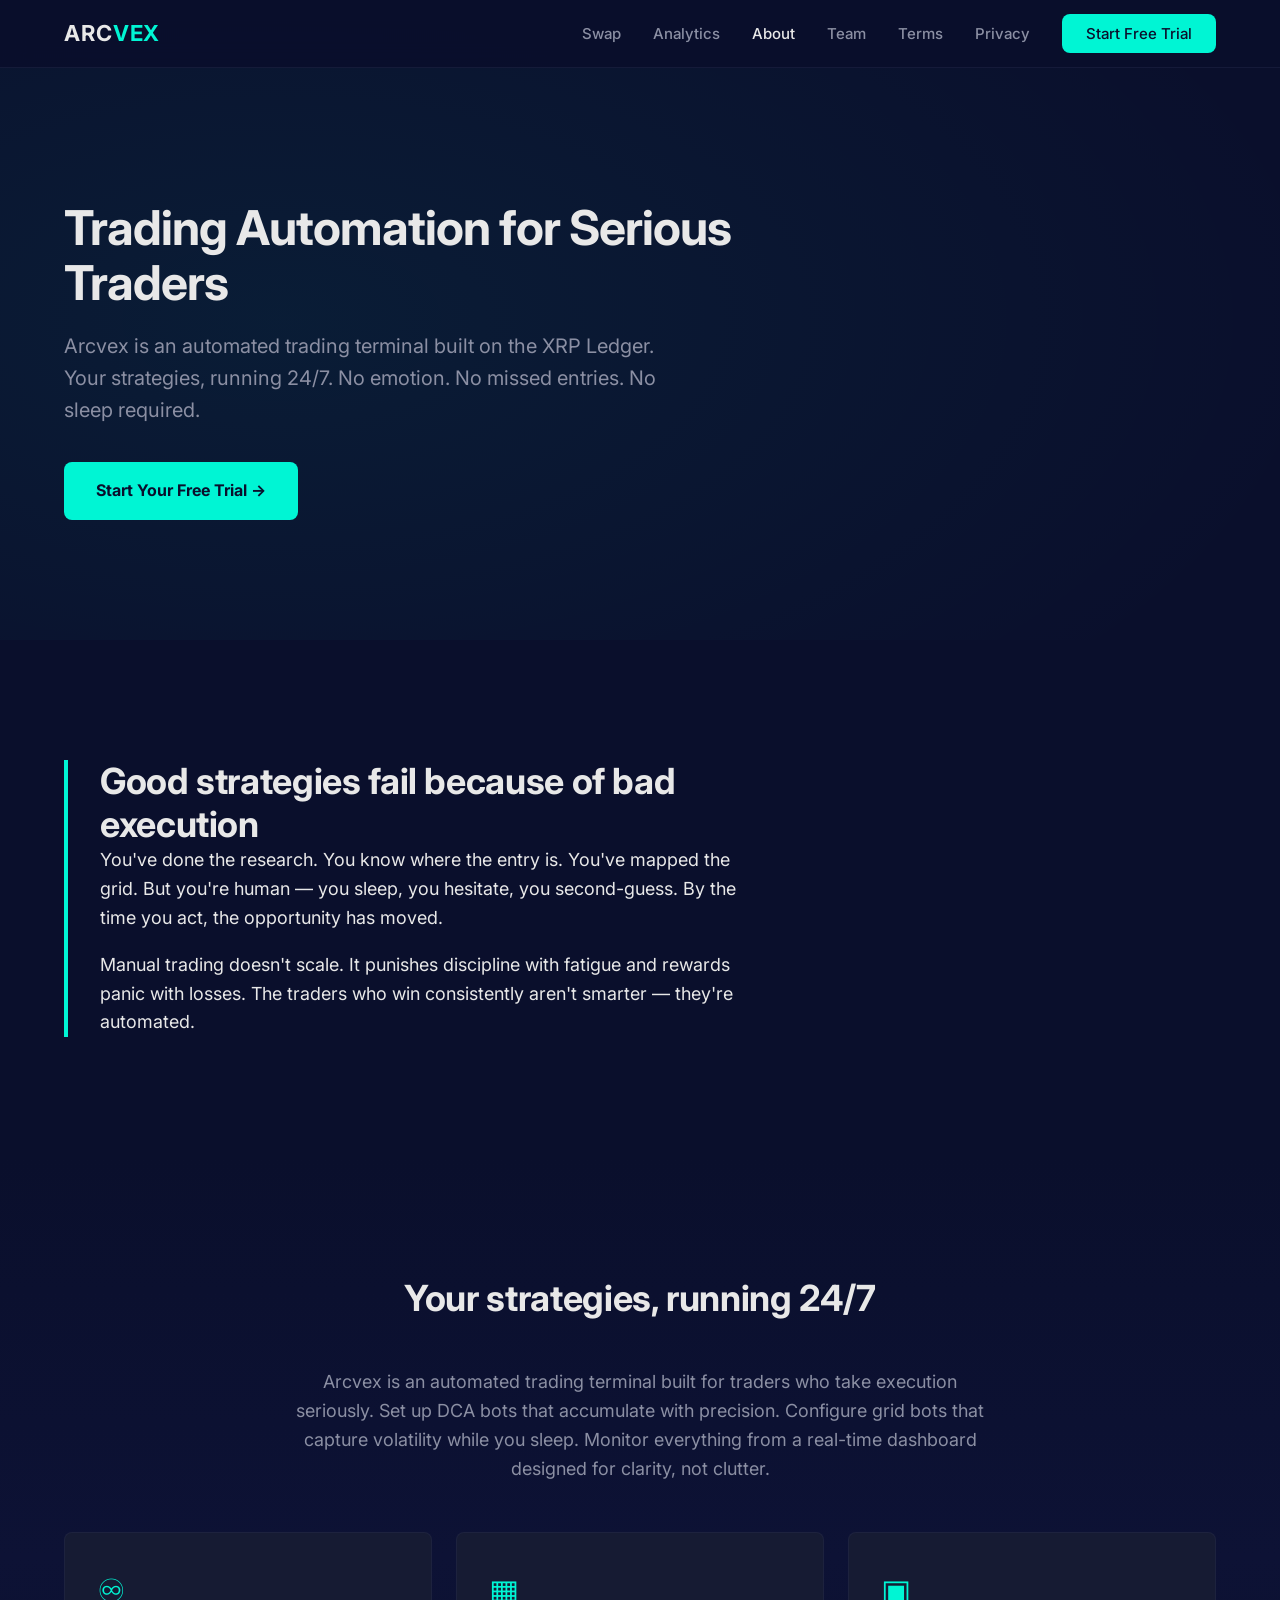
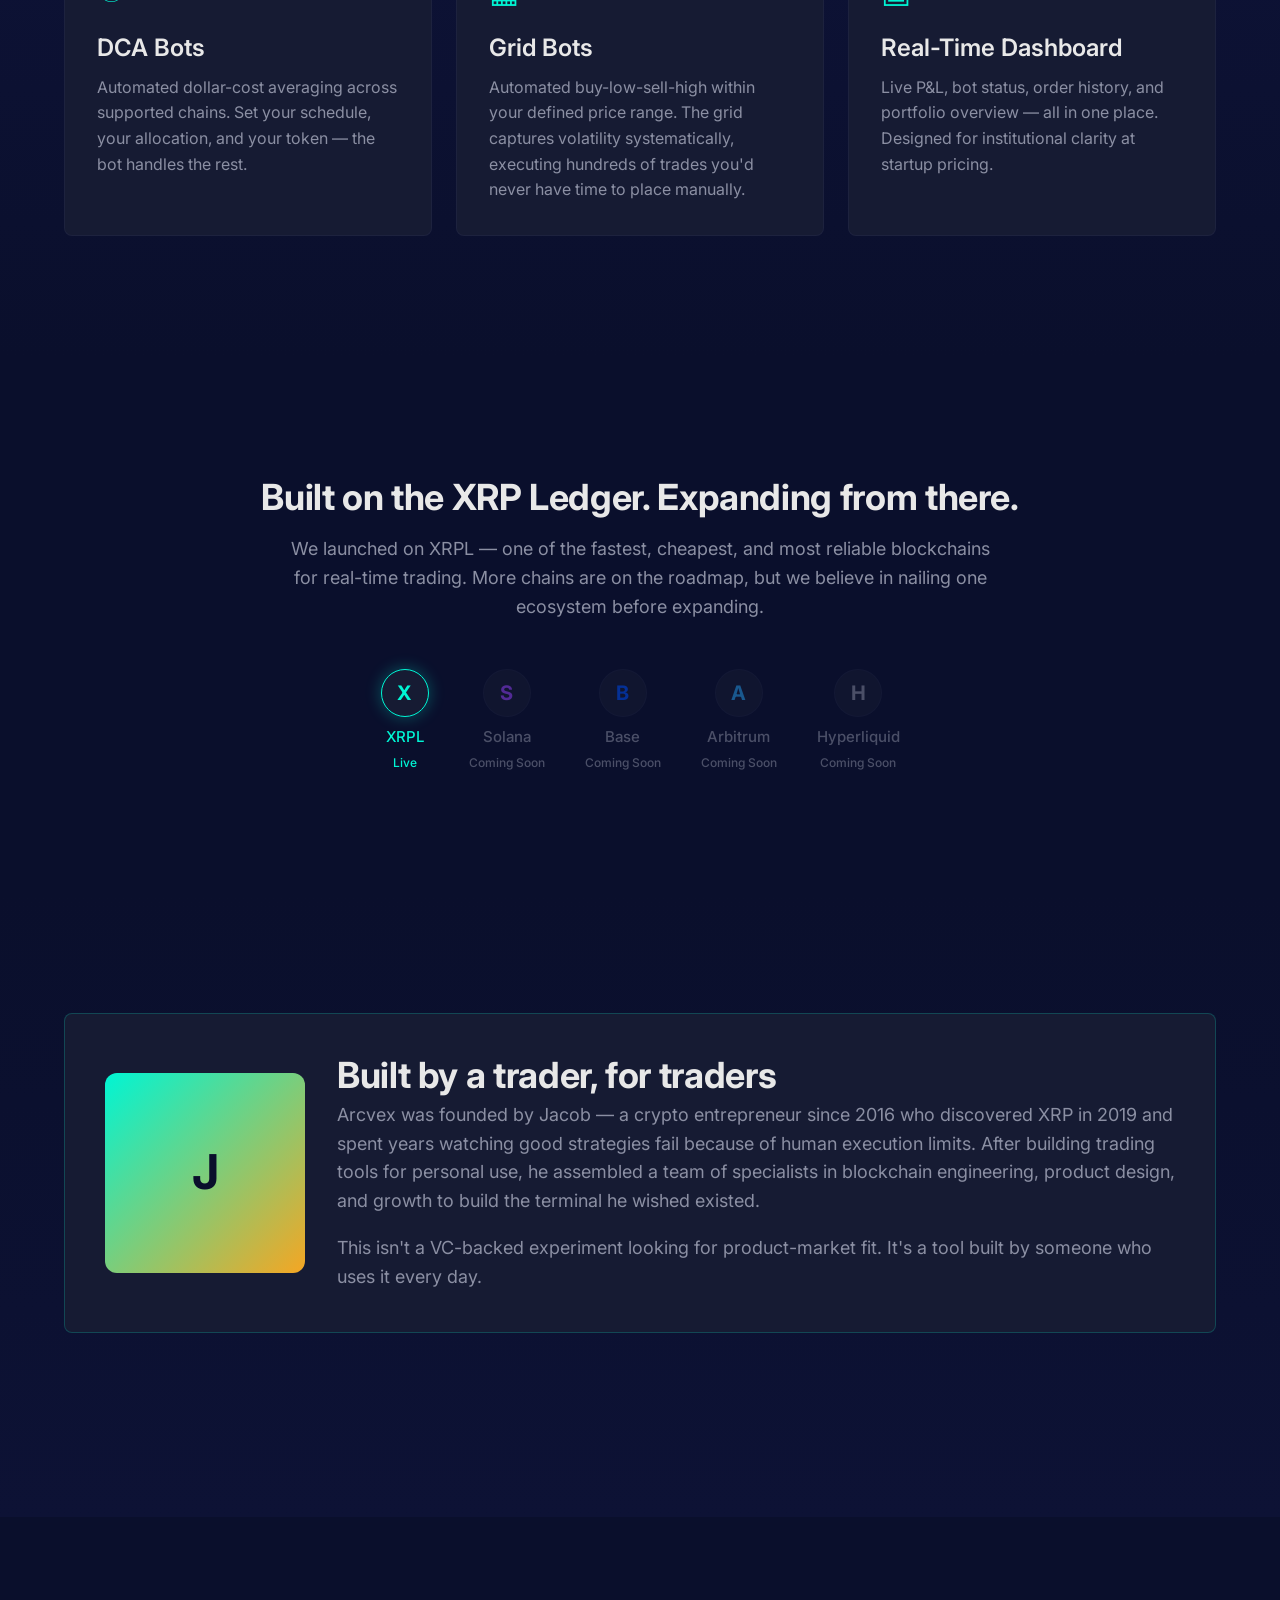
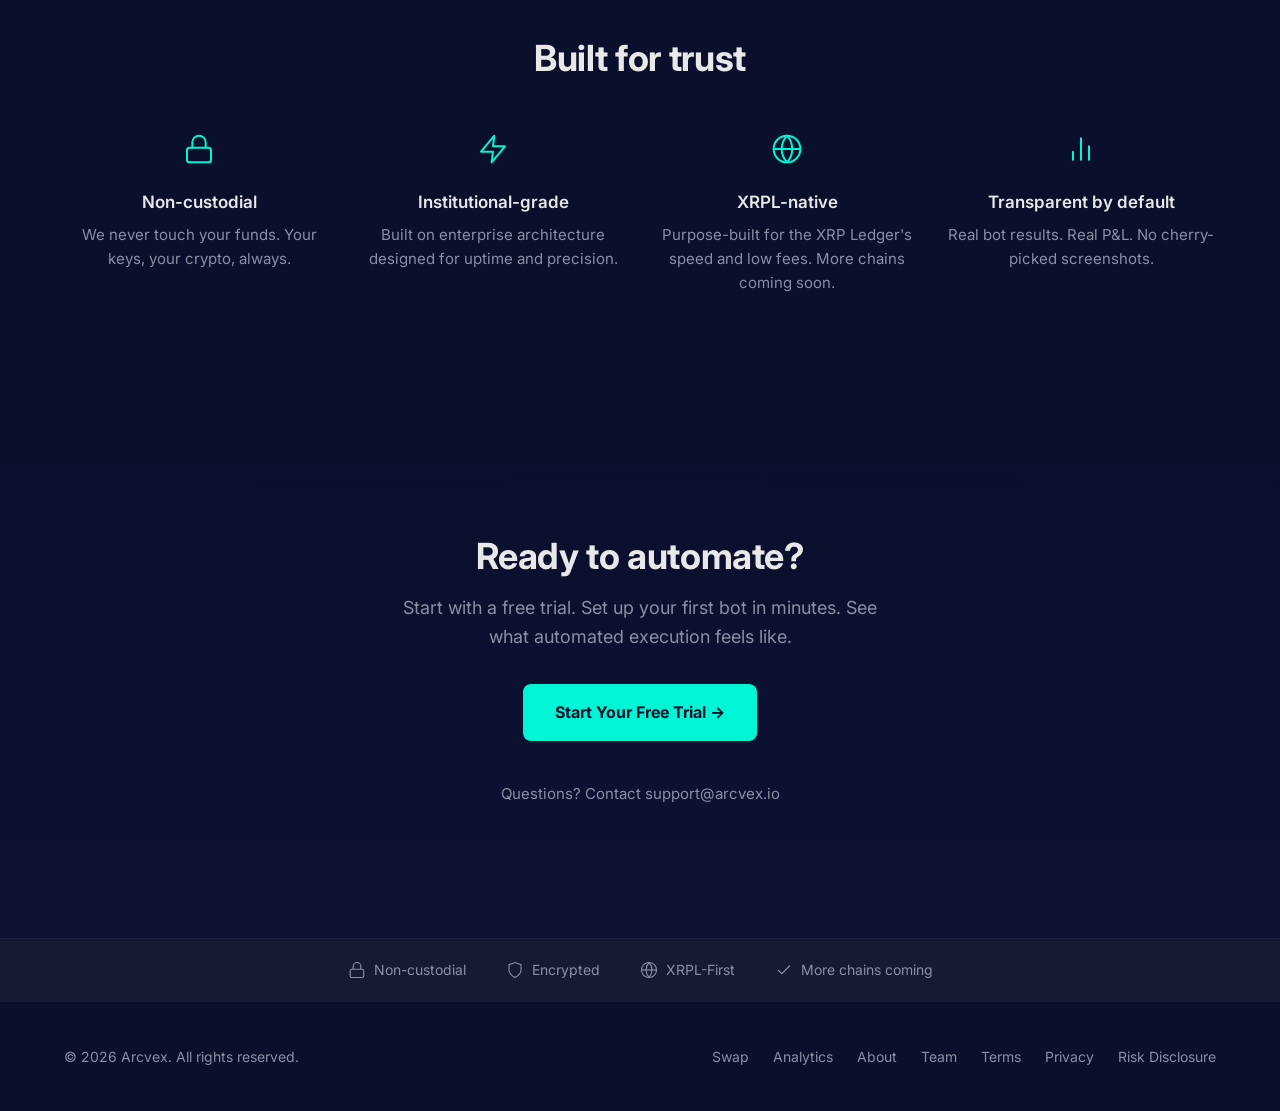
==== commit 31ab7178: "Add swap + analytics pages, wire into nav and footer across site" ====
--- a/about.html
+++ b/about.html
@@ -22,6 +22,8 @@
       <a href="/" class="nav-logo">ARC<span>VEX</span></a>
       <button class="nav-toggle" aria-label="Toggle navigation" onclick="document.querySelector('.nav-links').classList.toggle('open')">&#9776;</button>
       <ul class="nav-links">
+        <li><a href="/swap">Swap</a></li>
+        <li><a href="/analytics">Analytics</a></li>
         <li><a href="/about" class="active">About</a></li>
         <li><a href="/team">Team</a></li>
         <li><a href="/terms">Terms</a></li>
@@ -204,6 +206,8 @@
     <div class="container">
       <div class="footer-left">&copy; 2026 Arcvex. All rights reserved.</div>
       <ul class="footer-links">
+        <li><a href="/swap">Swap</a></li>
+        <li><a href="/analytics">Analytics</a></li>
         <li><a href="/about">About</a></li>
         <li><a href="/team">Team</a></li>
         <li><a href="/terms">Terms</a></li>
